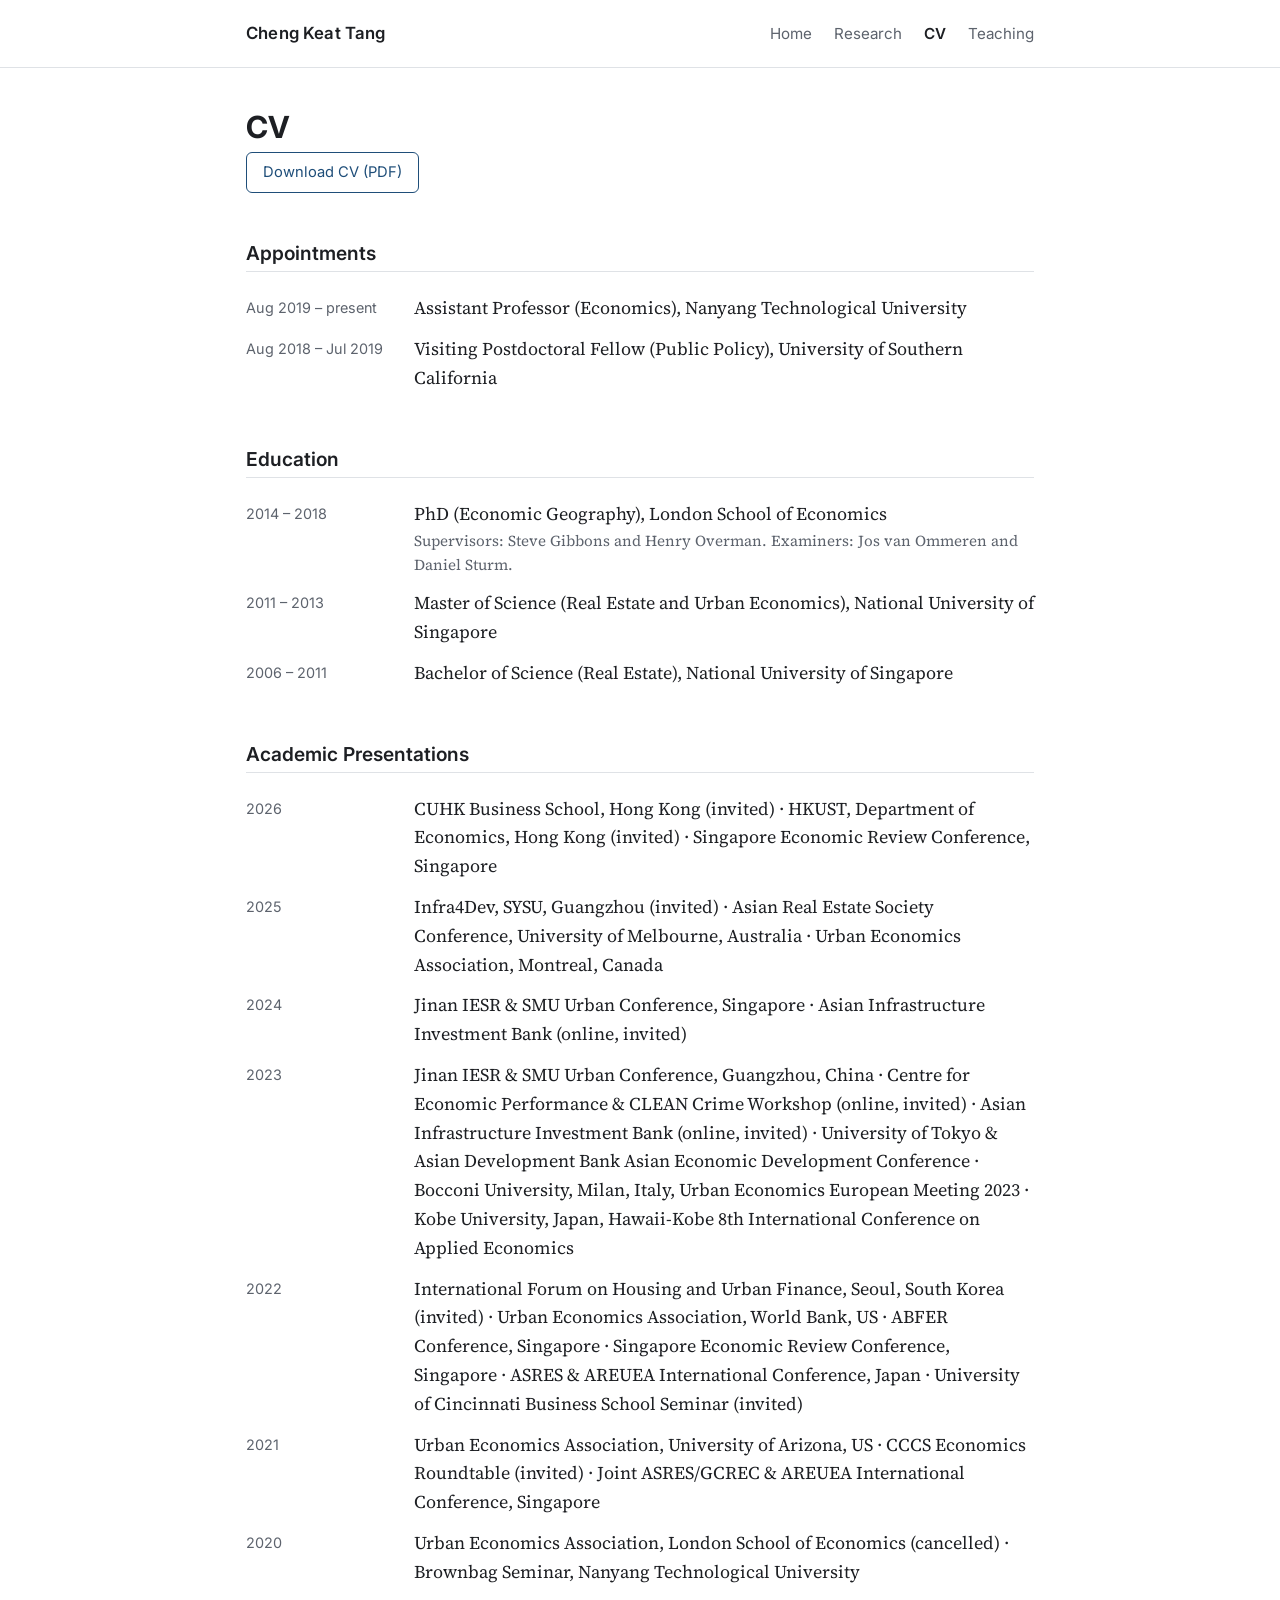
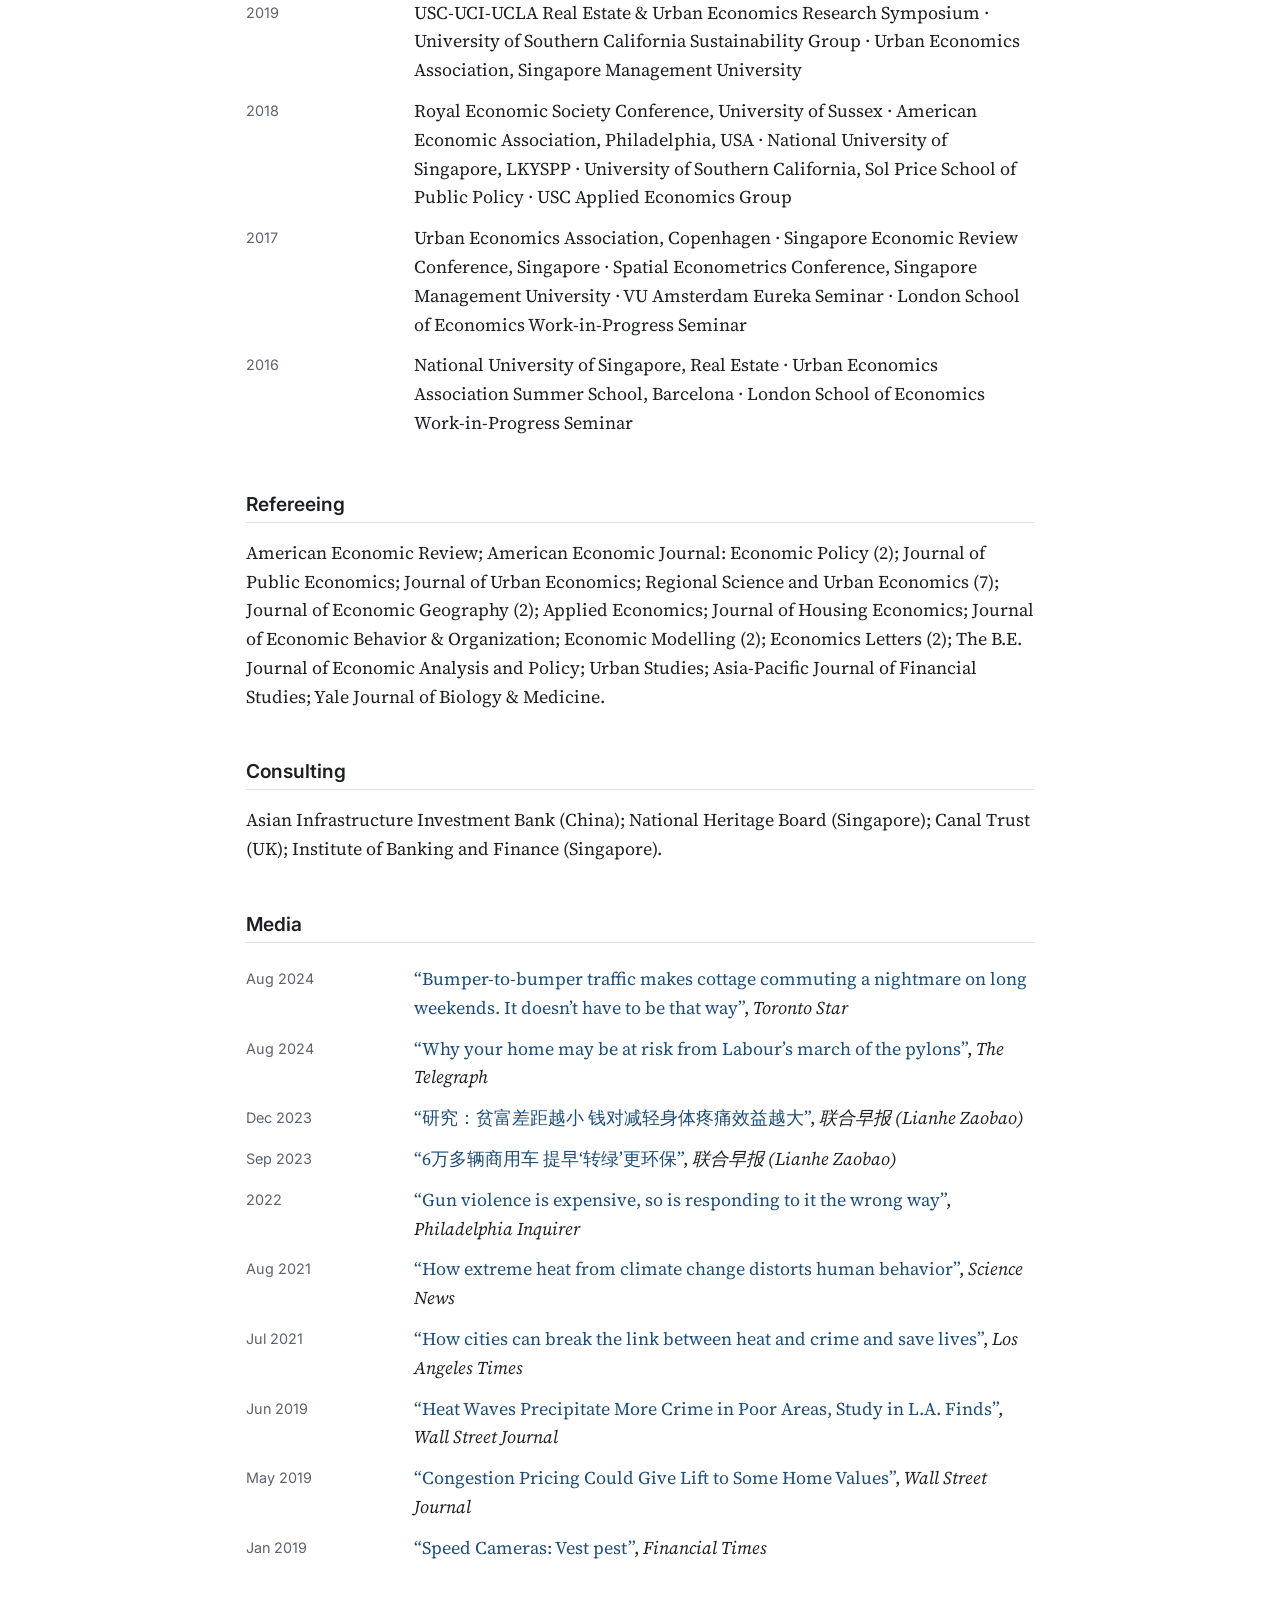
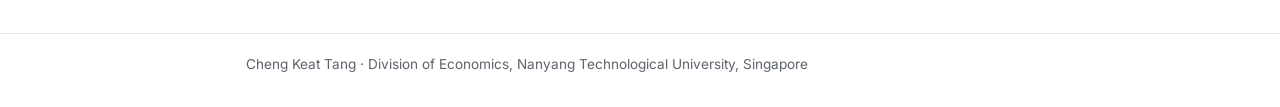
==== cv.html @ 77e60bf5 "Replace placeholder with academic website migrated from Google Sites" ====
<!DOCTYPE html>
<html lang="en">
<head>
  <meta charset="utf-8">
  <meta name="viewport" content="width=device-width, initial-scale=1">
  <title>CV · Cheng Keat Tang</title>
  <meta name="description" content="Curriculum vitae of Cheng Keat Tang.">
  <link rel="preconnect" href="https://fonts.googleapis.com">
  <link rel="preconnect" href="https://fonts.gstatic.com" crossorigin>
  <link rel="stylesheet" href="https://fonts.googleapis.com/css2?family=Inter:wght@400;600;700&family=Source+Serif+4:ital,wght@0,400;0,600;1,400&display=swap">
  <link rel="stylesheet" href="css/style.css">
</head>
<body>
  <header class="site-header">
    <div class="inner">
      <a class="site-name" href="index.html">Cheng Keat Tang</a>
      <nav aria-label="Main">
        <ul>
          <li><a href="index.html">Home</a></li>
          <li><a href="research.html">Research</a></li>
          <li><a href="cv.html" aria-current="page">CV</a></li>
          <li><a href="teaching.html">Teaching</a></li>
        </ul>
      </nav>
    </div>
  </header>

  <main>
    <h1>CV</h1>
    <p><a class="button" href="https://www.dropbox.com/scl/fi/iuxjttc1eccvae9i5e73s/CK_CV-1.pdf?rlkey=9g6qz648kjjqd2p5a2qq5ur19&amp;st=g7haopaj&amp;dl=0">Download CV (PDF)</a></p>

    <h2>Appointments</h2>
    <ul class="entries">
      <li><span class="when">Aug 2019 – present</span><span>Assistant Professor (Economics), Nanyang Technological University</span></li>
      <li><span class="when">Aug 2018 – Jul 2019</span><span>Visiting Postdoctoral Fellow (Public Policy), University of Southern California</span></li>
    </ul>

    <h2>Education</h2>
    <ul class="entries">
      <li><span class="when">2014 – 2018</span><span>PhD (Economic Geography), London School of Economics
        <span class="note">Supervisors: Steve Gibbons and Henry Overman. Examiners: Jos van Ommeren and Daniel Sturm.</span></span></li>
      <li><span class="when">2011 – 2013</span><span>Master of Science (Real Estate and Urban Economics), National University of Singapore</span></li>
      <li><span class="when">2006 – 2011</span><span>Bachelor of Science (Real Estate), National University of Singapore</span></li>
    </ul>

    <h2>Academic Presentations</h2>
    <ul class="entries">
      <li><span class="when">2026</span><span>CUHK Business School, Hong Kong (invited) · HKUST, Department of Economics, Hong Kong (invited) · Singapore Economic Review Conference, Singapore</span></li>
      <li><span class="when">2025</span><span>Infra4Dev, SYSU, Guangzhou (invited) · Asian Real Estate Society Conference, University of Melbourne, Australia · Urban Economics Association, Montreal, Canada</span></li>
      <li><span class="when">2024</span><span>Jinan IESR &amp; SMU Urban Conference, Singapore · Asian Infrastructure Investment Bank (online, invited)</span></li>
      <li><span class="when">2023</span><span>Jinan IESR &amp; SMU Urban Conference, Guangzhou, China · Centre for Economic Performance &amp; CLEAN Crime Workshop (online, invited) · Asian Infrastructure Investment Bank (online, invited) · University of Tokyo &amp; Asian Development Bank Asian Economic Development Conference · Bocconi University, Milan, Italy, Urban Economics European Meeting 2023 · Kobe University, Japan, Hawaii-Kobe 8th International Conference on Applied Economics</span></li>
      <li><span class="when">2022</span><span>International Forum on Housing and Urban Finance, Seoul, South Korea (invited) · Urban Economics Association, World Bank, US · ABFER Conference, Singapore · Singapore Economic Review Conference, Singapore · ASRES &amp; AREUEA International Conference, Japan · University of Cincinnati Business School Seminar (invited)</span></li>
      <li><span class="when">2021</span><span>Urban Economics Association, University of Arizona, US · CCCS Economics Roundtable (invited) · Joint ASRES/GCREC &amp; AREUEA International Conference, Singapore</span></li>
      <li><span class="when">2020</span><span>Urban Economics Association, London School of Economics (cancelled) · Brownbag Seminar, Nanyang Technological University</span></li>
      <li><span class="when">2019</span><span>USC-UCI-UCLA Real Estate &amp; Urban Economics Research Symposium · University of Southern California Sustainability Group · Urban Economics Association, Singapore Management University</span></li>
      <li><span class="when">2018</span><span>Royal Economic Society Conference, University of Sussex · American Economic Association, Philadelphia, USA · National University of Singapore, LKYSPP · University of Southern California, Sol Price School of Public Policy · USC Applied Economics Group</span></li>
      <li><span class="when">2017</span><span>Urban Economics Association, Copenhagen · Singapore Economic Review Conference, Singapore · Spatial Econometrics Conference, Singapore Management University · VU Amsterdam Eureka Seminar · London School of Economics Work-in-Progress Seminar</span></li>
      <li><span class="when">2016</span><span>National University of Singapore, Real Estate · Urban Economics Association Summer School, Barcelona · London School of Economics Work-in-Progress Seminar</span></li>
    </ul>

    <h2>Refereeing</h2>
    <p>American Economic Review; American Economic Journal: Economic Policy (2); Journal of Public Economics; Journal of Urban Economics; Regional Science and Urban Economics (7); Journal of Economic Geography (2); Applied Economics; Journal of Housing Economics; Journal of Economic Behavior &amp; Organization; Economic Modelling (2); Economics Letters (2); The B.E. Journal of Economic Analysis and Policy; Urban Studies; Asia-Pacific Journal of Financial Studies; Yale Journal of Biology &amp; Medicine.</p>

    <h2>Consulting</h2>
    <p>Asian Infrastructure Investment Bank (China); National Heritage Board (Singapore); Canal Trust (UK); Institute of Banking and Finance (Singapore).</p>

    <h2>Media</h2>
    <ul class="entries">
      <li><span class="when">Aug 2024</span><span><a href="https://www.thestar.com/opinion/contributors/bumper-to-bumper-traffic-makes-cottage-commuting-a-nightmare-on-long-weekends-it-doesn-t/article_09c79cda-4eaa-11ef-af3a-039c6d7b79b2.html">“Bumper-to-bumper traffic makes cottage commuting a nightmare on long weekends. It doesn’t have to be that way”</a>, <em>Toronto Star</em></span></li>
      <li><span class="when">Aug 2024</span><span><a href="https://www.telegraph.co.uk/business/2024/08/22/why-electricity-pylons-knock-12000-off-house-price/">“Why your home may be at risk from Labour’s march of the pylons”</a>, <em>The Telegraph</em></span></li>
      <li><span class="when">Dec 2023</span><span><a href="https://www.zaobao.com.sg/news/singapore/story20231211-1455466">“研究：贫富差距越小 钱对减轻身体疼痛效益越大”</a>, <em>联合早报 (Lianhe Zaobao)</em></span></li>
      <li><span class="when">Sep 2023</span><span><a href="https://www.zaobao.com.sg/news/singapore/story20230924-1436493">“6万多辆商用车 提早‘转绿’更环保”</a>, <em>联合早报 (Lianhe Zaobao)</em></span></li>
      <li><span class="when">2022</span><span><a href="https://www.inquirer.com/opinion/commentary/gun-violence-homicide-shooting-cost-housing-values-20191026.html">“Gun violence is expensive, so is responding to it the wrong way”</a>, <em>Philadelphia Inquirer</em></span></li>
      <li><span class="when">Aug 2021</span><span><a href="https://www.sciencenews.org/article/extreme-heat-climate-change-human-behavior-aggression-equity">“How extreme heat from climate change distorts human behavior”</a>, <em>Science News</em></span></li>
      <li><span class="when">Jul 2021</span><span><a href="https://www.latimes.com/opinion/story/2021-07-29/op-ed-heat-fuels-violent-crime-policies-save-lives">“How cities can break the link between heat and crime and save lives”</a>, <em>Los Angeles Times</em></span></li>
      <li><span class="when">Jun 2019</span><span><a href="https://www.wsj.com/articles/los-angeles-heat-wave-could-lead-to-crime-wave-in-poor-neighborhoods-study-says-11561392032">“Heat Waves Precipitate More Crime in Poor Areas, Study in L.A. Finds”</a>, <em>Wall Street Journal</em></span></li>
      <li><span class="when">May 2019</span><span><a href="https://www.wsj.com/articles/congestion-pricing-could-give-lift-to-some-home-values-11556719681">“Congestion Pricing Could Give Lift to Some Home Values”</a>, <em>Wall Street Journal</em></span></li>
      <li><span class="when">Jan 2019</span><span><a href="https://www.ft.com/content/05b7cd7a-159b-11e9-a581-4ff78404524e">“Speed Cameras: Vest pest”</a>, <em>Financial Times</em></span></li>
    </ul>
  </main>

  <footer>
    <div class="inner">Cheng Keat Tang · Division of Economics, Nanyang Technological University, Singapore</div>
  </footer>
</body>
</html>
---- css/style.css ----
/* Cheng Keat Tang — personal academic website */

:root {
  --ink: #1d1f23;
  --muted: #5d636d;
  --rule: #dfe2e6;
  --accent: #1f4e79;
  --accent-hover: #12324f;
  --bg: #ffffff;
  --tag-bg: #eef2f6;
  --serif: "Source Serif 4", Georgia, "Times New Roman", serif;
  --sans: "Inter", -apple-system, BlinkMacSystemFont, "Segoe UI", Roboto, Arial, sans-serif;
}

@media (prefers-color-scheme: dark) {
  :root {
    --ink: #e6e8eb;
    --muted: #a3a9b2;
    --rule: #33373d;
    --accent: #8ab8e6;
    --accent-hover: #b5d3f2;
    --bg: #15171a;
    --tag-bg: #23272c;
  }
}

* { box-sizing: border-box; }

html { -webkit-text-size-adjust: 100%; }

body {
  margin: 0;
  background: var(--bg);
  color: var(--ink);
  font-family: var(--serif);
  font-size: 18px;
  line-height: 1.6;
}

a { color: var(--accent); text-decoration: none; }
a:hover, a:focus { color: var(--accent-hover); text-decoration: underline; }

/* ---------- Header and navigation ---------- */

.site-header {
  border-bottom: 1px solid var(--rule);
}

.site-header .inner {
  max-width: 820px;
  margin: 0 auto;
  padding: 20px 16px;
  display: flex;
  flex-wrap: wrap;
  align-items: baseline;
  justify-content: space-between;
  gap: 8px 24px;
}

.site-name {
  font-family: var(--sans);
  font-weight: 600;
  font-size: 1.05rem;
  color: var(--ink);
  letter-spacing: 0.01em;
}
.site-name:hover { color: var(--ink); text-decoration: none; }

nav ul {
  list-style: none;
  margin: 0;
  padding: 0;
  display: flex;
  flex-wrap: wrap;
  gap: 4px 22px;
  font-family: var(--sans);
  font-size: 0.95rem;
}

nav a { color: var(--muted); }
nav a[aria-current="page"] {
  color: var(--ink);
  font-weight: 600;
}

/* ---------- Main content ---------- */

main {
  max-width: 820px;
  margin: 0 auto;
  padding: 40px 16px 64px;
}

h1, h2, h3 {
  font-family: var(--sans);
  line-height: 1.25;
  color: var(--ink);
}

h1 { font-size: 1.9rem; margin: 0 0 6px; font-weight: 700; }

h2 {
  font-size: 1.2rem;
  font-weight: 600;
  margin: 48px 0 16px;
  padding-bottom: 6px;
  border-bottom: 1px solid var(--rule);
}

h3 { font-size: 1.02rem; font-weight: 600; margin: 28px 0 8px; }

p { margin: 0 0 16px; }

.subtitle {
  font-family: var(--sans);
  color: var(--muted);
  font-size: 1rem;
  margin: 0 0 28px;
}

/* ---------- Home page ---------- */

.profile-links {
  list-style: none;
  padding: 0;
  margin: 28px 0 0;
  display: flex;
  flex-wrap: wrap;
  gap: 10px;
  font-family: var(--sans);
  font-size: 0.92rem;
}

.profile-links a {
  display: inline-block;
  padding: 6px 14px;
  border: 1px solid var(--rule);
  border-radius: 999px;
}
.profile-links a:hover { border-color: var(--accent); text-decoration: none; }

/* ---------- Publication lists ---------- */

.pubs {
  list-style: none;
  padding: 0;
  margin: 0;
}

.pubs li {
  padding: 14px 0;
  border-bottom: 1px solid var(--rule);
}
.pubs li:last-child { border-bottom: none; }

.pub-title { font-weight: 600; }

.pub-authors { color: var(--ink); }

.pub-venue {
  display: block;
  font-style: italic;
  color: var(--muted);
}

.pub-status {
  display: inline-block;
  font-family: var(--sans);
  font-size: 0.78rem;
  font-weight: 600;
  letter-spacing: 0.02em;
  background: var(--tag-bg);
  color: var(--ink);
  border-radius: 4px;
  padding: 1px 8px;
  margin-top: 4px;
}

.pub-links, .pub-media {
  display: block;
  font-family: var(--sans);
  font-size: 0.86rem;
  color: var(--muted);
  margin-top: 4px;
}

.pub-links a + a::before,
.pub-media a + a::before {
  content: "·";
  color: var(--muted);
  margin: 0 6px;
}

/* ---------- CV and teaching ---------- */

.entries {
  list-style: none;
  padding: 0;
  margin: 0;
}

.entries li {
  display: grid;
  grid-template-columns: 9.5rem 1fr;
  gap: 4px 16px;
  padding: 6px 0;
}

.entries .when {
  font-family: var(--sans);
  font-size: 0.9rem;
  color: var(--muted);
  padding-top: 2px;
}

.entries .note {
  display: block;
  color: var(--muted);
  font-size: 0.95rem;
}

.course-list {
  list-style: none;
  padding: 0;
  margin: 0;
}

.course-list li { padding: 6px 0; }

.course-code {
  font-family: var(--sans);
  font-weight: 600;
  font-size: 0.92rem;
  margin-right: 6px;
}

.button {
  display: inline-block;
  font-family: var(--sans);
  font-size: 0.92rem;
  padding: 8px 16px;
  border: 1px solid var(--accent);
  border-radius: 6px;
}
.button:hover { background: var(--accent); color: var(--bg); text-decoration: none; }

/* ---------- Footer ---------- */

footer {
  border-top: 1px solid var(--rule);
  font-family: var(--sans);
  font-size: 0.85rem;
  color: var(--muted);
}

footer .inner {
  max-width: 820px;
  margin: 0 auto;
  padding: 20px 16px 32px;
}

/* ---------- Small screens ---------- */

@media (max-width: 600px) {
  body { font-size: 17px; }
  main { padding-top: 28px; }
  h1 { font-size: 1.6rem; }
  .entries li { grid-template-columns: 1fr; gap: 0; padding: 8px 0; }
}
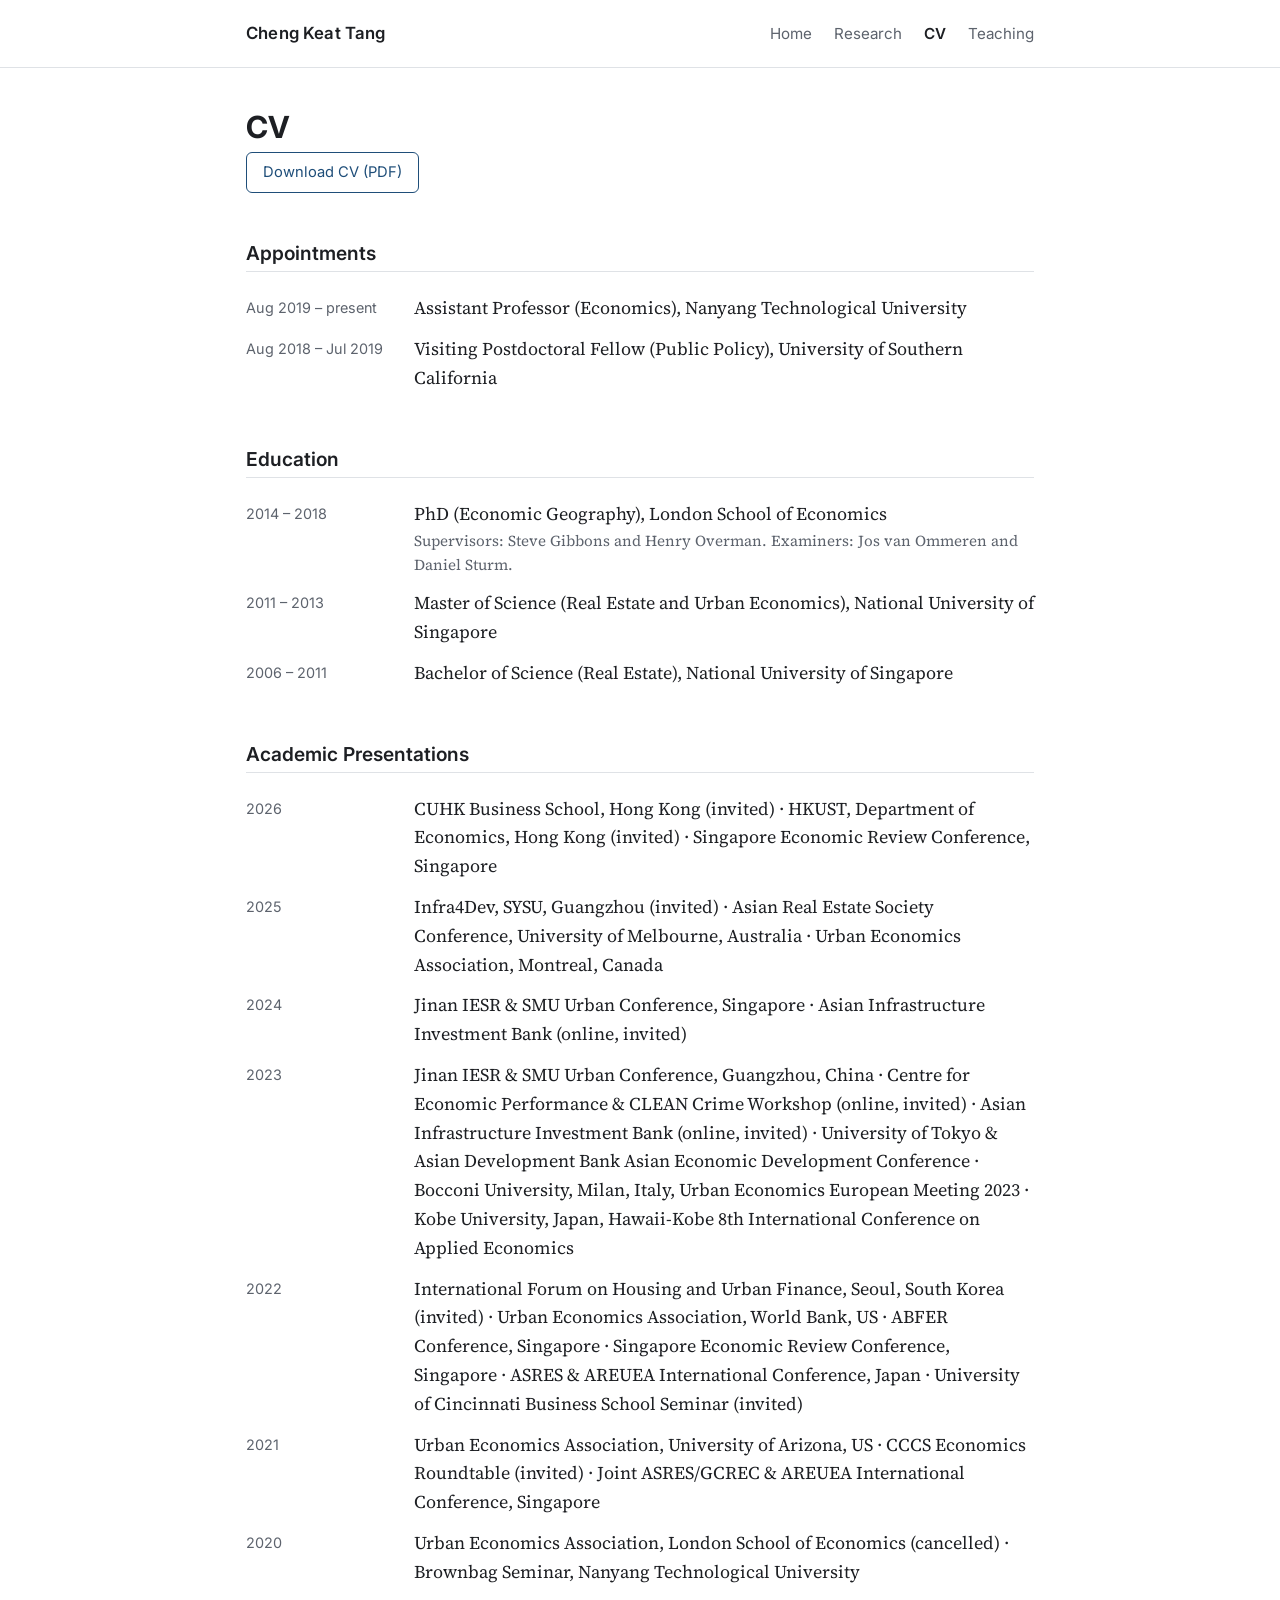
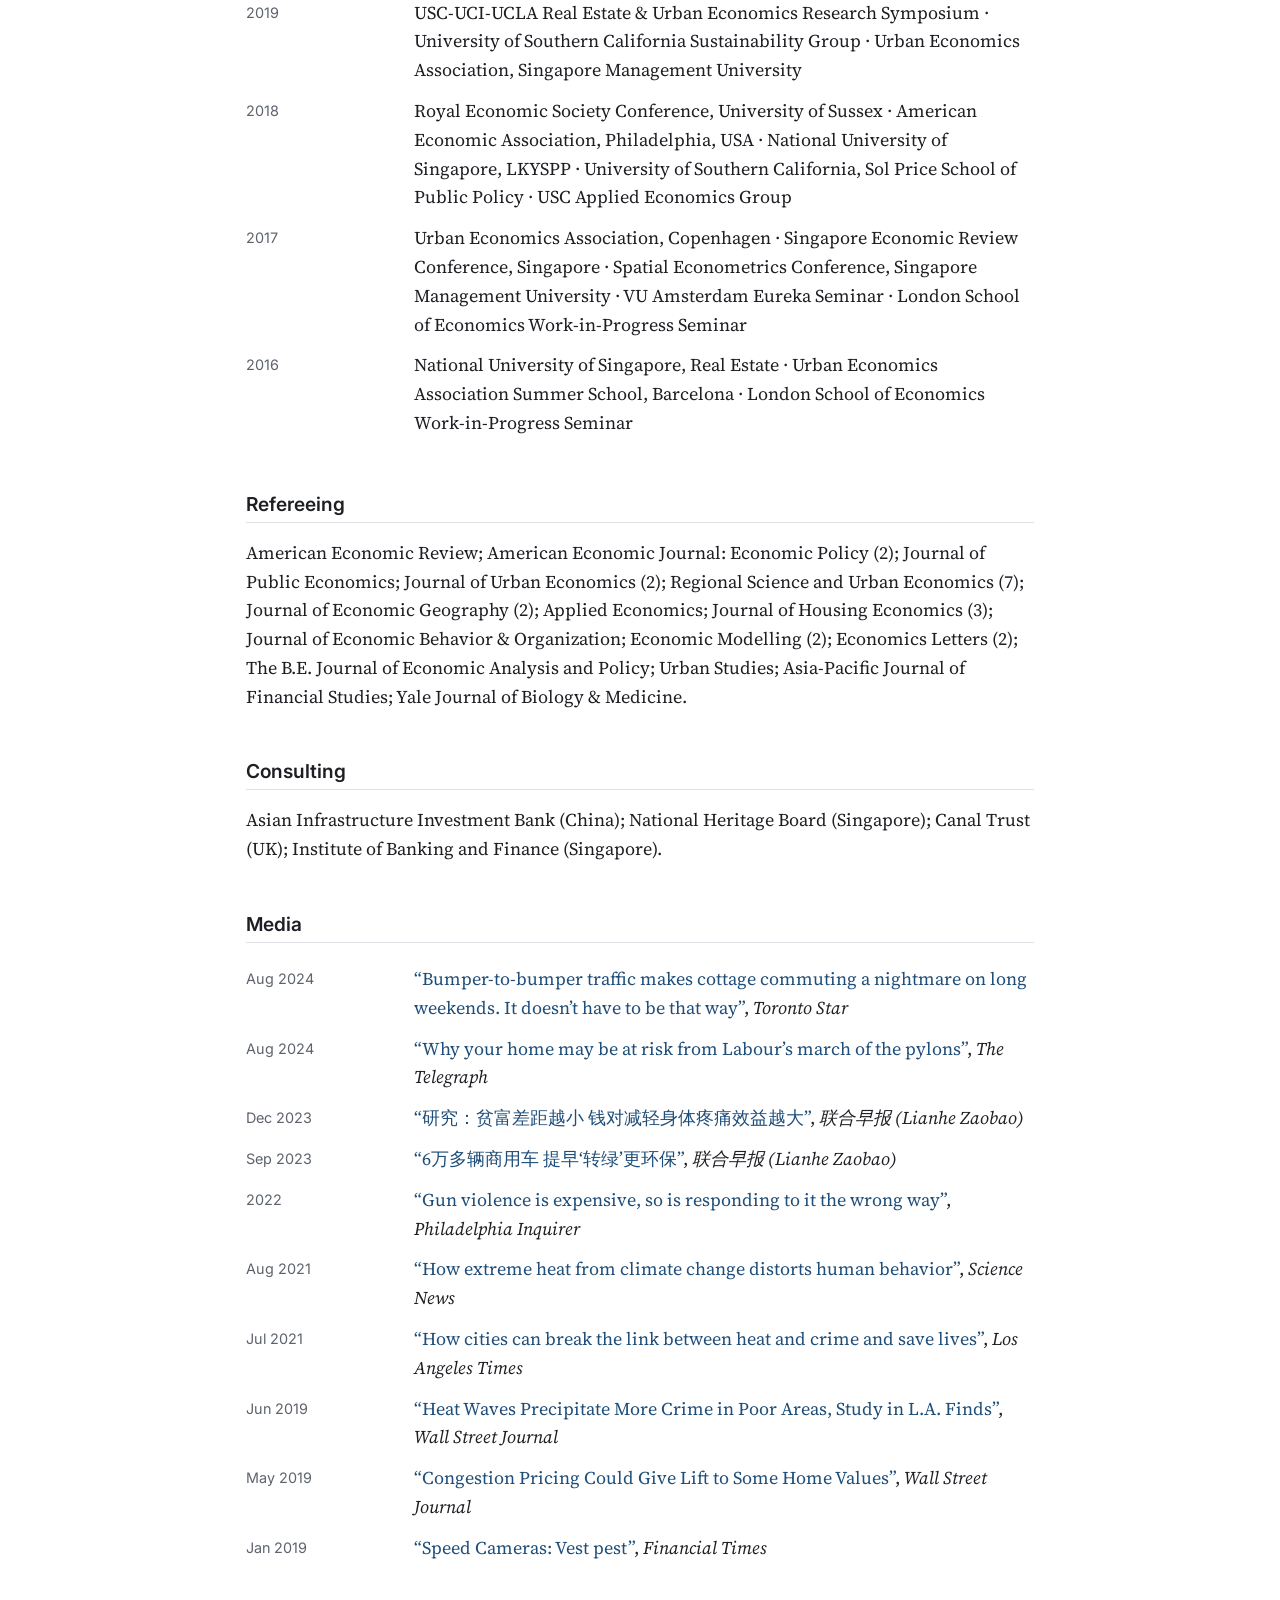
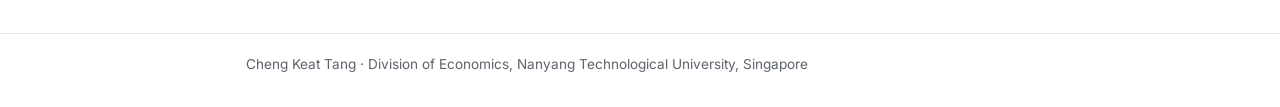
==== commit a2ec51b4: "Update cv.html" ====
--- a/cv.html
+++ b/cv.html
@@ -59,7 +59,7 @@
     </ul>
 
     <h2>Refereeing</h2>
-    <p>American Economic Review; American Economic Journal: Economic Policy (2); Journal of Public Economics; Journal of Urban Economics; Regional Science and Urban Economics (7); Journal of Economic Geography (2); Applied Economics; Journal of Housing Economics; Journal of Economic Behavior &amp; Organization; Economic Modelling (2); Economics Letters (2); The B.E. Journal of Economic Analysis and Policy; Urban Studies; Asia-Pacific Journal of Financial Studies; Yale Journal of Biology &amp; Medicine.</p>
+    <p>American Economic Review; American Economic Journal: Economic Policy (2); Journal of Public Economics; Journal of Urban Economics (2); Regional Science and Urban Economics (7); Journal of Economic Geography (2); Applied Economics; Journal of Housing Economics (3); Journal of Economic Behavior &amp; Organization; Economic Modelling (2); Economics Letters (2); The B.E. Journal of Economic Analysis and Policy; Urban Studies; Asia-Pacific Journal of Financial Studies; Yale Journal of Biology &amp; Medicine.</p>
 
     <h2>Consulting</h2>
     <p>Asian Infrastructure Investment Bank (China); National Heritage Board (Singapore); Canal Trust (UK); Institute of Banking and Finance (Singapore).</p>
--- a/css/style.css
+++ b/css/style.css
@@ -120,6 +120,39 @@
 
 /* ---------- Home page ---------- */
 
+.intro {
+  display: flex;
+  align-items: center;
+  gap: 32px;
+  margin-bottom: 32px;
+}
+
+.profile-photo {
+  flex: 0 0 auto;
+  width: 180px;
+  height: auto;
+  border-radius: 8px;
+  border: 1px solid var(--rule);
+}
+
+.intro-text .subtitle { margin-bottom: 14px; line-height: 1.5; }
+
+.affiliation-logo {
+  display: inline-block;
+  border-radius: 6px;
+}
+
+/* The logo has a transparent background and navy lettering, so it sits on a
+   white panel in dark mode to stay legible. */
+@media (prefers-color-scheme: dark) {
+  .affiliation-logo { background: #ffffff; padding: 5px 7px; }
+}
+.affiliation-logo img {
+  display: block;
+  width: 140px;
+  height: auto;
+}
+
 .profile-links {
   list-style: none;
   padding: 0;
@@ -139,6 +172,52 @@
 }
 .profile-links a:hover { border-color: var(--accent); text-decoration: none; }
 
+/* ---------- Selected research (home page) ---------- */
+
+.selected {
+  list-style: none;
+  padding: 0;
+  margin: 0;
+  display: grid;
+  grid-template-columns: repeat(2, minmax(0, 1fr));
+  gap: 16px;
+}
+
+.selected li {
+  display: flex;
+  flex-direction: column;
+  gap: 4px;
+  padding: 16px 18px;
+  border: 1px solid var(--rule);
+  border-radius: 8px;
+}
+
+.selected .topic {
+  font-family: var(--sans);
+  font-size: 0.74rem;
+  font-weight: 600;
+  letter-spacing: 0.06em;
+  text-transform: uppercase;
+  color: var(--muted);
+}
+
+.selected .pub-title { line-height: 1.35; }
+
+.selected .pub-authors {
+  font-size: 0.92rem;
+  color: var(--muted);
+}
+
+.selected .pub-venue { font-size: 0.95rem; }
+
+.selected li.wide { grid-column: 1 / -1; }
+
+.more-link {
+  font-family: var(--sans);
+  font-size: 0.95rem;
+  margin-top: 18px;
+}
+
 /* ---------- Publication lists ---------- */
 
 .pubs {
@@ -266,4 +345,8 @@
   main { padding-top: 28px; }
   h1 { font-size: 1.6rem; }
   .entries li { grid-template-columns: 1fr; gap: 0; padding: 8px 0; }
-}
+  .intro { flex-direction: column; align-items: flex-start; gap: 20px; }
+  .profile-photo { width: 150px; }
+  .affiliation-logo img { width: 120px; }
+  .selected { grid-template-columns: 1fr; }
+}
